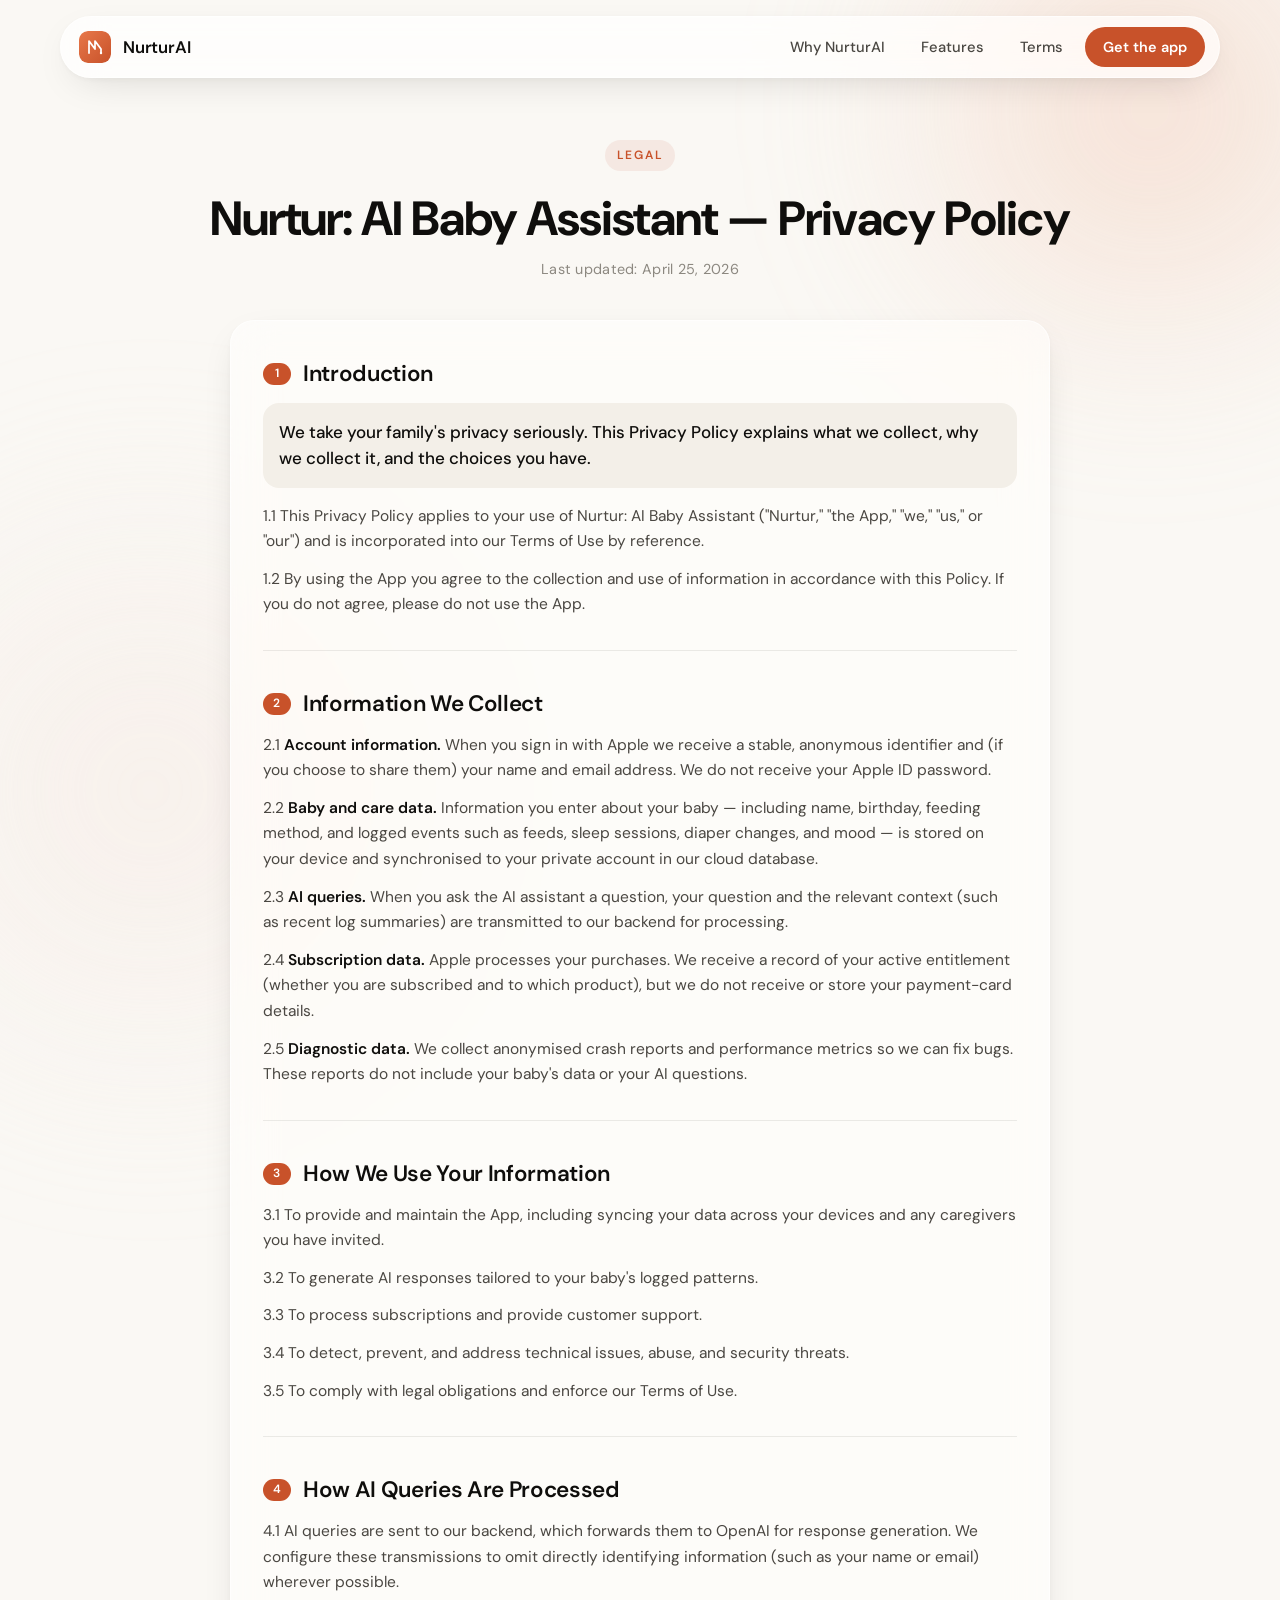
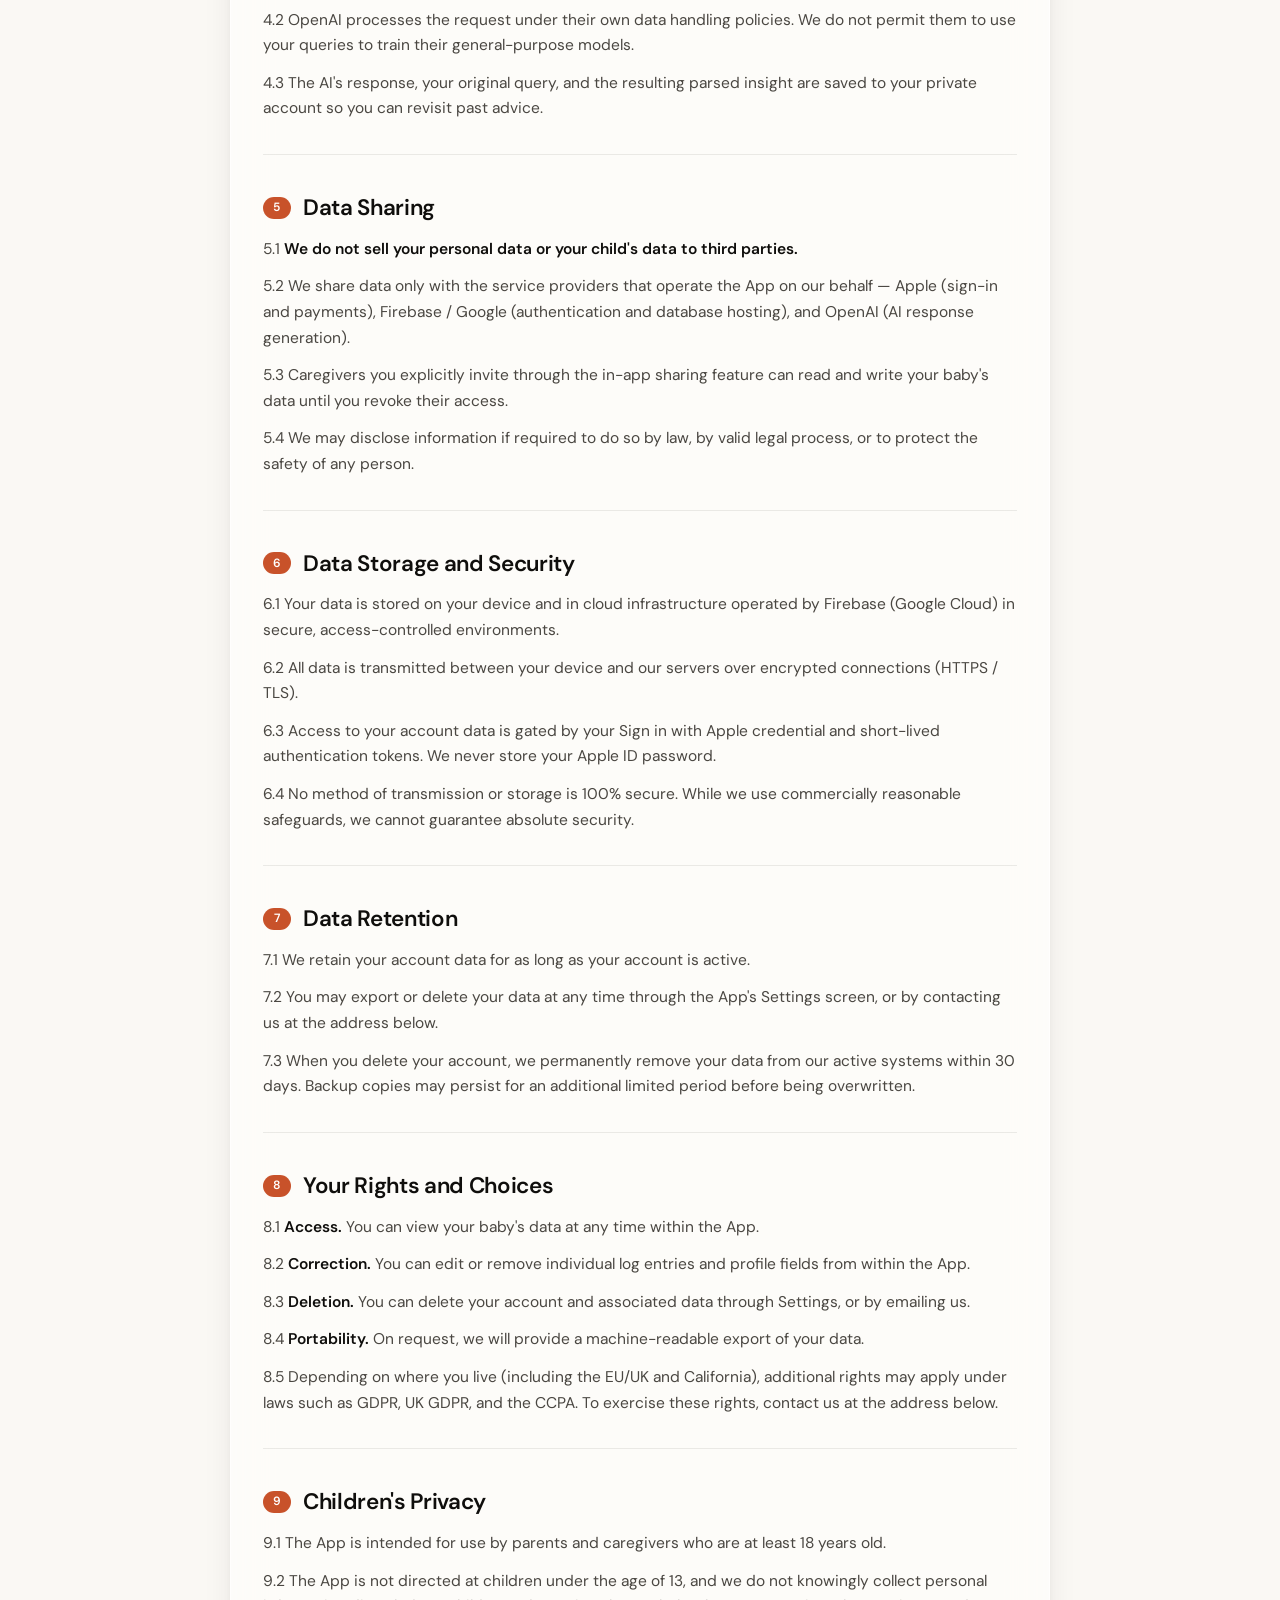
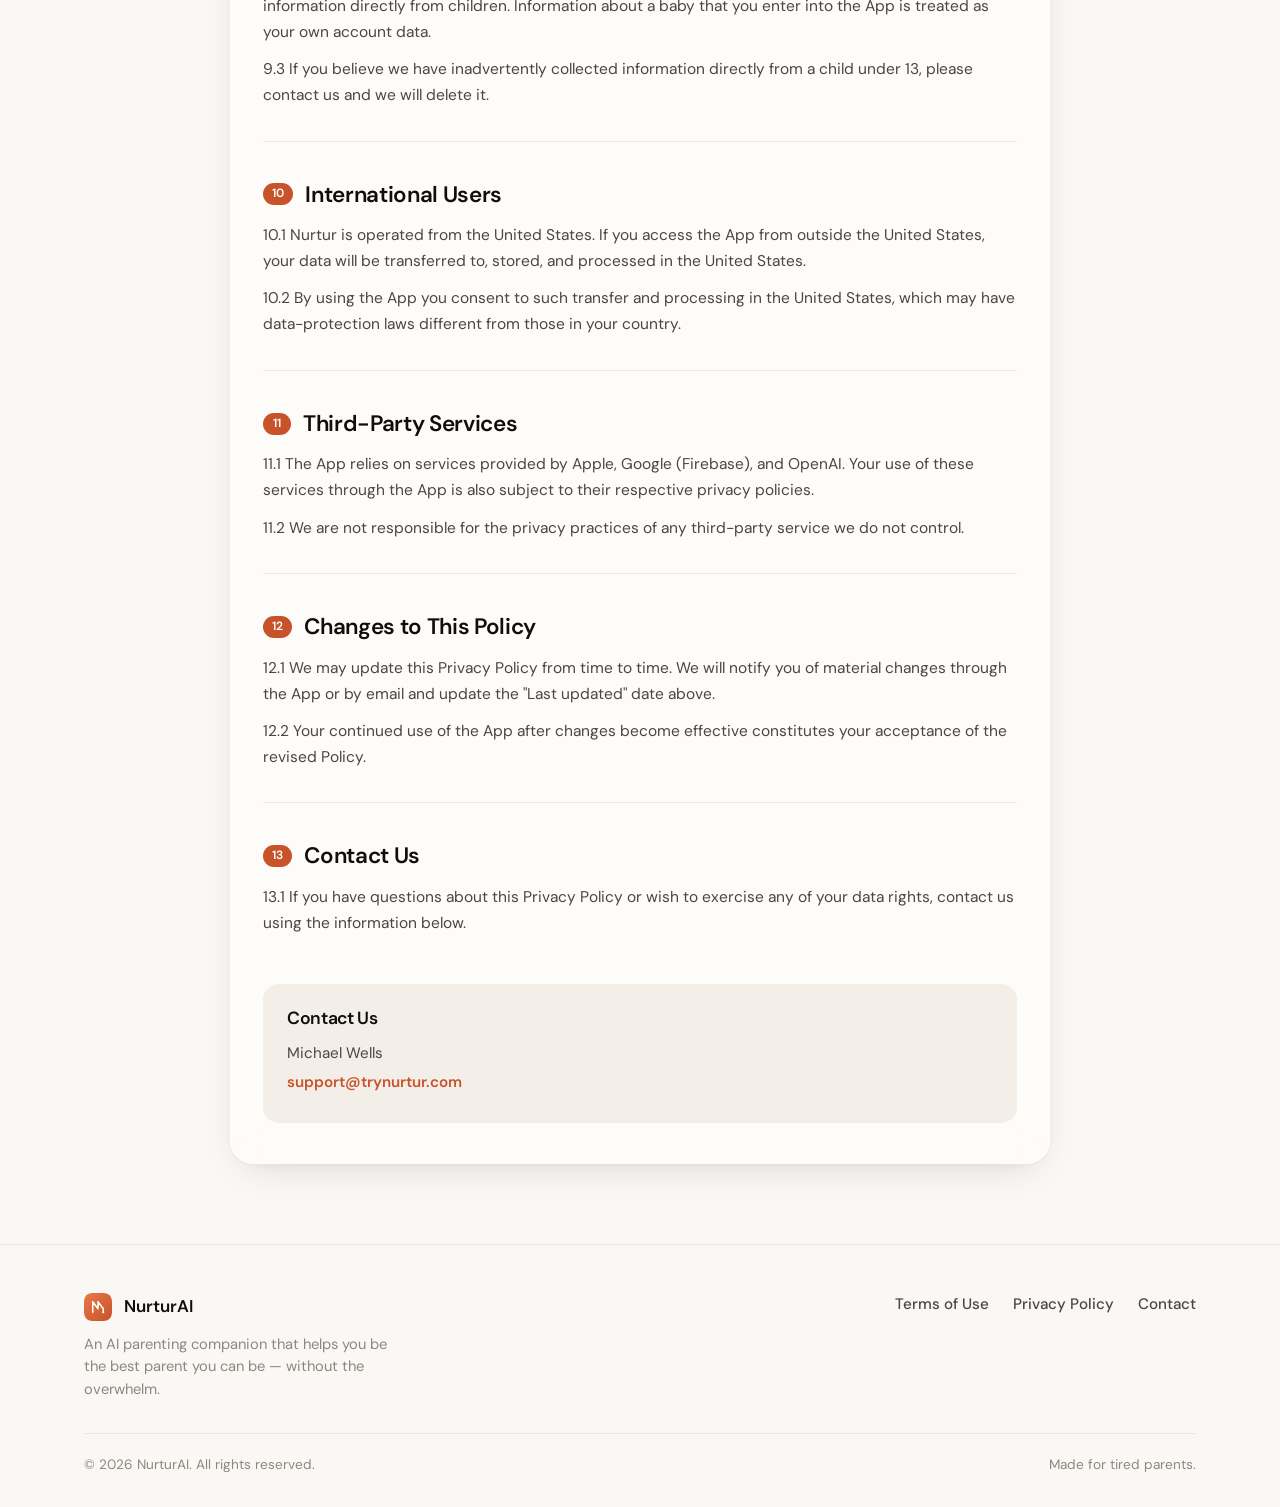
==== public/privacy.html @ d8ecc490 "First commit" ====
<!doctype html>
<html lang="en">
<head>
    <meta charset="utf-8">
    <meta name="viewport" content="width=device-width, initial-scale=1, viewport-fit=cover">
    <meta name="theme-color" content="#FAF8F4">

    <title>Privacy Policy — NurturAI</title>
    <meta name="description" content="Privacy Policy for Nurtur: AI Baby Assistant.">

    <link rel="preconnect" href="https://fonts.googleapis.com">
    <link rel="preconnect" href="https://fonts.gstatic.com" crossorigin>
    <link href="https://fonts.googleapis.com/css2?family=DM+Sans:opsz,wght@9..40,400;9..40,500;9..40,600;9..40,700&display=swap" rel="stylesheet">

    <link rel="icon" type="image/svg+xml" href="assets/images/logo-placeholder.svg">
    <link rel="stylesheet" href="assets/css/styles.css">
</head>
<body>

    <!-- ==================== NAV ==================== -->
    <nav class="nav">
        <div class="nav-inner glass glass-strong">
            <a href="index.html" class="nav-brand">
                <img src="assets/images/logo-placeholder.svg" alt="NurturAI">
                <span>NurturAI</span>
            </a>
            <div class="nav-links">
                <a href="index.html#why" class="nav-link">Why NurturAI</a>
                <a href="index.html#features" class="nav-link">Features</a>
                <a href="terms.html" class="nav-link">Terms</a>
                <a href="index.html#app-store-coming-soon" class="nav-cta">Get the app</a>
            </div>
        </div>
    </nav>

    <!-- ==================== LEGAL HERO ==================== -->
    <header class="legal-hero">
        <div class="container">
            <span class="eyebrow">Legal</span>
            <h1>Nurtur: AI Baby Assistant — Privacy Policy</h1>
            <p class="updated">Last updated: April 25, 2026</p>
        </div>
    </header>

    <!-- ==================== DOCUMENT ==================== -->
    <main class="container">
        <article class="legal-doc glass">

            <h2><span class="num-badge">1</span> Introduction</h2>
            <div class="lead">We take your family's privacy seriously. This Privacy Policy explains what we collect, why we collect it, and the choices you have.</div>
            <p>1.1 This Privacy Policy applies to your use of Nurtur: AI Baby Assistant ("Nurtur," "the App," "we," "us," or "our") and is incorporated into our Terms of Use by reference.</p>
            <p>1.2 By using the App you agree to the collection and use of information in accordance with this Policy. If you do not agree, please do not use the App.</p>

            <hr>

            <h2><span class="num-badge">2</span> Information We Collect</h2>
            <p>2.1 <strong>Account information.</strong> When you sign in with Apple we receive a stable, anonymous identifier and (if you choose to share them) your name and email address. We do not receive your Apple ID password.</p>
            <p>2.2 <strong>Baby and care data.</strong> Information you enter about your baby — including name, birthday, feeding method, and logged events such as feeds, sleep sessions, diaper changes, and mood — is stored on your device and synchronised to your private account in our cloud database.</p>
            <p>2.3 <strong>AI queries.</strong> When you ask the AI assistant a question, your question and the relevant context (such as recent log summaries) are transmitted to our backend for processing.</p>
            <p>2.4 <strong>Subscription data.</strong> Apple processes your purchases. We receive a record of your active entitlement (whether you are subscribed and to which product), but we do not receive or store your payment-card details.</p>
            <p>2.5 <strong>Diagnostic data.</strong> We collect anonymised crash reports and performance metrics so we can fix bugs. These reports do not include your baby's data or your AI questions.</p>

            <hr>

            <h2><span class="num-badge">3</span> How We Use Your Information</h2>
            <p>3.1 To provide and maintain the App, including syncing your data across your devices and any caregivers you have invited.</p>
            <p>3.2 To generate AI responses tailored to your baby's logged patterns.</p>
            <p>3.3 To process subscriptions and provide customer support.</p>
            <p>3.4 To detect, prevent, and address technical issues, abuse, and security threats.</p>
            <p>3.5 To comply with legal obligations and enforce our Terms of Use.</p>

            <hr>

            <h2><span class="num-badge">4</span> How AI Queries Are Processed</h2>
            <p>4.1 AI queries are sent to our backend, which forwards them to OpenAI for response generation. We configure these transmissions to omit directly identifying information (such as your name or email) wherever possible.</p>
            <p>4.2 OpenAI processes the request under their own data handling policies. We do not permit them to use your queries to train their general-purpose models.</p>
            <p>4.3 The AI's response, your original query, and the resulting parsed insight are saved to your private account so you can revisit past advice.</p>

            <hr>

            <h2><span class="num-badge">5</span> Data Sharing</h2>
            <p>5.1 <strong>We do not sell your personal data or your child's data to third parties.</strong></p>
            <p>5.2 We share data only with the service providers that operate the App on our behalf — Apple (sign-in and payments), Firebase / Google (authentication and database hosting), and OpenAI (AI response generation).</p>
            <p>5.3 Caregivers you explicitly invite through the in-app sharing feature can read and write your baby's data until you revoke their access.</p>
            <p>5.4 We may disclose information if required to do so by law, by valid legal process, or to protect the safety of any person.</p>

            <hr>

            <h2><span class="num-badge">6</span> Data Storage and Security</h2>
            <p>6.1 Your data is stored on your device and in cloud infrastructure operated by Firebase (Google Cloud) in secure, access-controlled environments.</p>
            <p>6.2 All data is transmitted between your device and our servers over encrypted connections (HTTPS / TLS).</p>
            <p>6.3 Access to your account data is gated by your Sign in with Apple credential and short-lived authentication tokens. We never store your Apple ID password.</p>
            <p>6.4 No method of transmission or storage is 100% secure. While we use commercially reasonable safeguards, we cannot guarantee absolute security.</p>

            <hr>

            <h2><span class="num-badge">7</span> Data Retention</h2>
            <p>7.1 We retain your account data for as long as your account is active.</p>
            <p>7.2 You may export or delete your data at any time through the App's Settings screen, or by contacting us at the address below.</p>
            <p>7.3 When you delete your account, we permanently remove your data from our active systems within 30 days. Backup copies may persist for an additional limited period before being overwritten.</p>

            <hr>

            <h2><span class="num-badge">8</span> Your Rights and Choices</h2>
            <p>8.1 <strong>Access.</strong> You can view your baby's data at any time within the App.</p>
            <p>8.2 <strong>Correction.</strong> You can edit or remove individual log entries and profile fields from within the App.</p>
            <p>8.3 <strong>Deletion.</strong> You can delete your account and associated data through Settings, or by emailing us.</p>
            <p>8.4 <strong>Portability.</strong> On request, we will provide a machine-readable export of your data.</p>
            <p>8.5 Depending on where you live (including the EU/UK and California), additional rights may apply under laws such as GDPR, UK GDPR, and the CCPA. To exercise these rights, contact us at the address below.</p>

            <hr>

            <h2><span class="num-badge">9</span> Children's Privacy</h2>
            <p>9.1 The App is intended for use by parents and caregivers who are at least 18 years old.</p>
            <p>9.2 The App is not directed at children under the age of 13, and we do not knowingly collect personal information directly from children. Information about a baby that you enter into the App is treated as your own account data.</p>
            <p>9.3 If you believe we have inadvertently collected information directly from a child under 13, please contact us and we will delete it.</p>

            <hr>

            <h2><span class="num-badge">10</span> International Users</h2>
            <p>10.1 Nurtur is operated from the United States. If you access the App from outside the United States, your data will be transferred to, stored, and processed in the United States.</p>
            <p>10.2 By using the App you consent to such transfer and processing in the United States, which may have data-protection laws different from those in your country.</p>

            <hr>

            <h2><span class="num-badge">11</span> Third-Party Services</h2>
            <p>11.1 The App relies on services provided by Apple, Google (Firebase), and OpenAI. Your use of these services through the App is also subject to their respective privacy policies.</p>
            <p>11.2 We are not responsible for the privacy practices of any third-party service we do not control.</p>

            <hr>

            <h2><span class="num-badge">12</span> Changes to This Policy</h2>
            <p>12.1 We may update this Privacy Policy from time to time. We will notify you of material changes through the App or by email and update the "Last updated" date above.</p>
            <p>12.2 Your continued use of the App after changes become effective constitutes your acceptance of the revised Policy.</p>

            <hr>

            <h2><span class="num-badge">13</span> Contact Us</h2>
            <p>13.1 If you have questions about this Privacy Policy or wish to exercise any of your data rights, contact us using the information below.</p>

            <!-- ==================== CONTACT BLOCK ==================== -->
            <div class="contact-block">
                <h3>Contact Us</h3>
                <!-- LEGAL_PLACEHOLDER: confirm contact entity name. Currently using app's existing value. -->
                <p>Michael Wells</p>
                <p class="email"><a href="mailto:support@trynurtur.com" style="color: inherit;">support@trynurtur.com</a></p>
            </div>

        </article>
    </main>

    <!-- ==================== FOOTER ==================== -->
    <footer class="footer">
        <div class="container">
            <div class="footer-inner">
                <div>
                    <div class="footer-brand">
                        <img src="assets/images/logo-placeholder.svg" alt="NurturAI">
                        <span>NurturAI</span>
                    </div>
                    <p class="footer-tagline">An AI parenting companion that helps you be the best parent you can be — without the overwhelm.</p>
                </div>

                <div class="footer-links">
                    <a href="terms.html" class="footer-link">Terms of Use</a>
                    <a href="privacy.html" class="footer-link">Privacy Policy</a>
                    <a href="mailto:support@trynurtur.com" class="footer-link">Contact</a>
                </div>
            </div>

            <div class="footer-bottom">
                <span>&copy; 2026 NurturAI. All rights reserved.</span>
                <span>Made for tired parents.</span>
            </div>
        </div>
    </footer>

</body>
</html>
---- public/assets/css/styles.css ----
/* ===========================================================================
   NurturAI — Marketing Site Styles
   Light theme · DM Sans · Apple "liquid glass"
   Palette mirrors NurturColors (light variants) from the iOS app.
   =========================================================================== */

/* ---------- Tokens ---------- */
:root {
    /* Brand */
    --accent:        #C8522A;
    --accent-hover:  #B0481F;
    --accent-soft:   #F5E8E2;

    /* Surfaces */
    --background:    #FAF8F4;
    --surface:       #FFFFFF;
    --surface-warm:  #F3EFE8;

    /* Text */
    --text-primary:    #0F0E0C;
    --text-secondary:  #4A4742;
    --text-faint:      #8C8880;

    /* Semantic */
    --danger:   #9C2A2A;
    --danger-soft: rgba(156, 42, 42, 0.08);
    --hairline: rgba(15, 14, 12, 0.08);

    /* Glass */
    --glass-bg:        rgba(255, 255, 255, 0.55);
    --glass-bg-strong: rgba(255, 255, 255, 0.72);
    --glass-border:    rgba(255, 255, 255, 0.6);
    --glass-blur:      saturate(180%) blur(22px);
    --glass-shadow:    0 12px 40px -16px rgba(15, 14, 12, 0.18),
                       0 2px 8px -2px rgba(15, 14, 12, 0.06);

    /* Radius */
    --r-sm: 10px;
    --r-md: 16px;
    --r-lg: 24px;
    --r-xl: 32px;
    --r-pill: 999px;

    /* Spacing scale (8pt grid) */
    --s-1: 4px;
    --s-2: 8px;
    --s-3: 12px;
    --s-4: 16px;
    --s-5: 20px;
    --s-6: 24px;
    --s-8: 32px;
    --s-10: 40px;
    --s-12: 48px;
    --s-16: 64px;
    --s-20: 80px;
    --s-24: 96px;

    /* Type */
    --font-sans: 'DM Sans', -apple-system, BlinkMacSystemFont, 'Segoe UI', sans-serif;

    /* Container */
    --max-w: 1160px;
}

/* ---------- Reset ---------- */
*, *::before, *::after { box-sizing: border-box; }
html, body { margin: 0; padding: 0; }
img, svg { display: block; max-width: 100%; height: auto; }
button { font: inherit; cursor: pointer; border: 0; background: none; }
a { color: inherit; text-decoration: none; }

/* ---------- Base ---------- */
html { scroll-behavior: smooth; -webkit-text-size-adjust: 100%; }

body {
    font-family: var(--font-sans);
    font-size: 17px;
    line-height: 1.55;
    color: var(--text-primary);
    background: var(--background);
    -webkit-font-smoothing: antialiased;
    -moz-osx-font-smoothing: grayscale;
    overflow-x: hidden;
}

/* Soft warm gradient blobs anchored to body — establishes the depth that
   the glass surfaces need something to refract. */
body::before,
body::after {
    content: "";
    position: fixed;
    z-index: -1;
    pointer-events: none;
    border-radius: 50%;
    filter: blur(80px);
    opacity: 0.55;
}
body::before {
    top: -200px;
    right: -180px;
    width: 620px;
    height: 620px;
    background: radial-gradient(circle, #F2C9B5 0%, rgba(242, 201, 181, 0) 70%);
}
body::after {
    bottom: -240px;
    left: -200px;
    width: 700px;
    height: 700px;
    background: radial-gradient(circle, #F5E8E2 0%, rgba(245, 232, 226, 0) 70%);
}

.container {
    width: 100%;
    max-width: var(--max-w);
    margin: 0 auto;
    padding: 0 var(--s-6);
}

/* ---------- Typography ---------- */
h1, h2, h3, h4 {
    margin: 0;
    color: var(--text-primary);
    letter-spacing: -0.02em;
    font-weight: 700;
    line-height: 1.15;
}
h1 { font-size: clamp(2.4rem, 5.4vw, 4rem); }
h2 { font-size: clamp(1.9rem, 3.8vw, 2.75rem); }
h3 { font-size: 1.375rem; font-weight: 600; }
h4 { font-size: 1.125rem; font-weight: 600; letter-spacing: -0.01em; }
p  { margin: 0; color: var(--text-secondary); }

.eyebrow {
    display: inline-block;
    font-size: 12px;
    font-weight: 600;
    letter-spacing: 0.14em;
    text-transform: uppercase;
    color: var(--accent);
    background: var(--accent-soft);
    padding: 6px 12px;
    border-radius: var(--r-pill);
    margin-bottom: var(--s-5);
}

/* ---------- Glass primitive ---------- */
.glass {
    background: var(--glass-bg);
    backdrop-filter: var(--glass-blur);
    -webkit-backdrop-filter: var(--glass-blur);
    border: 1px solid var(--glass-border);
    box-shadow: var(--glass-shadow);
    border-radius: var(--r-lg);
}
.glass-strong {
    background: var(--glass-bg-strong);
}

/* ---------- Buttons ---------- */
.btn {
    display: inline-flex;
    align-items: center;
    justify-content: center;
    gap: var(--s-2);
    padding: 14px 22px;
    border-radius: var(--r-pill);
    font-weight: 600;
    font-size: 0.975rem;
    letter-spacing: -0.005em;
    transition: transform 0.15s ease, box-shadow 0.2s ease, background 0.2s ease;
    white-space: nowrap;
}
.btn-primary {
    background: var(--accent);
    color: #fff;
    box-shadow: 0 8px 22px -8px rgba(200, 82, 42, 0.55);
}
.btn-primary:hover {
    background: var(--accent-hover);
    transform: translateY(-1px);
    box-shadow: 0 12px 28px -10px rgba(200, 82, 42, 0.6);
}
.btn-secondary {
    background: var(--glass-bg-strong);
    backdrop-filter: var(--glass-blur);
    -webkit-backdrop-filter: var(--glass-blur);
    color: var(--text-primary);
    border: 1px solid var(--hairline);
}
.btn-secondary:hover {
    background: #fff;
    transform: translateY(-1px);
}

/* ---------- App Store badge (placeholder) ---------- */
.appstore-badge {
    display: inline-flex;
    align-items: center;
    gap: var(--s-3);
    padding: 12px 22px 12px 18px;
    border-radius: var(--r-md);
    background: var(--text-primary);
    color: #fff;
    transition: transform 0.15s ease, box-shadow 0.2s ease;
    box-shadow: 0 8px 24px -10px rgba(15, 14, 12, 0.4);
}
.appstore-badge:hover {
    transform: translateY(-1px);
    box-shadow: 0 14px 30px -12px rgba(15, 14, 12, 0.5);
}
.appstore-badge .apple-mark {
    width: 28px;
    height: 28px;
    flex-shrink: 0;
}
.appstore-badge .label {
    display: flex;
    flex-direction: column;
    line-height: 1.1;
    text-align: left;
}
.appstore-badge .label small {
    font-size: 10px;
    font-weight: 400;
    letter-spacing: 0.04em;
    opacity: 0.85;
}
.appstore-badge .label strong {
    font-size: 18px;
    font-weight: 600;
    letter-spacing: -0.01em;
}

/* ---------- Top nav ---------- */
.nav {
    position: fixed;
    top: 16px;
    left: 50%;
    transform: translateX(-50%);
    z-index: 50;
    width: calc(100% - 32px);
    max-width: var(--max-w);
}
.nav-inner {
    display: flex;
    align-items: center;
    justify-content: space-between;
    padding: 10px 14px 10px 18px;
    border-radius: var(--r-pill);
}
.nav-brand {
    display: flex;
    align-items: center;
    gap: var(--s-3);
    font-weight: 600;
    color: var(--text-primary);
    font-size: 1.05rem;
    letter-spacing: -0.01em;
}
.nav-brand img {
    width: 32px;
    height: 32px;
    border-radius: 9px;
}
.nav-links {
    display: flex;
    align-items: center;
    gap: var(--s-2);
}
.nav-link {
    padding: 8px 14px;
    border-radius: var(--r-pill);
    font-size: 0.92rem;
    font-weight: 500;
    color: var(--text-secondary);
    transition: color 0.15s ease, background 0.15s ease;
}
.nav-link:hover {
    color: var(--text-primary);
    background: rgba(15, 14, 12, 0.04);
}
.nav-cta {
    padding: 9px 18px;
    border-radius: var(--r-pill);
    background: var(--accent);
    color: #fff;
    font-size: 0.9rem;
    font-weight: 600;
    transition: background 0.15s ease, transform 0.15s ease;
}
.nav-cta:hover {
    background: var(--accent-hover);
    transform: translateY(-1px);
}

/* ---------- Hero ---------- */
.hero {
    padding: 160px 0 var(--s-20);
    position: relative;
}
.hero-grid {
    display: grid;
    grid-template-columns: 1.1fr 0.9fr;
    gap: var(--s-12);
    align-items: center;
}
.hero-copy h1 {
    margin-bottom: var(--s-5);
}
.hero-copy h1 .accent {
    color: var(--accent);
    background: linear-gradient(135deg, var(--accent) 0%, #E8784A 100%);
    -webkit-background-clip: text;
    background-clip: text;
    -webkit-text-fill-color: transparent;
}
.hero-sub {
    font-size: 1.18rem;
    color: var(--text-secondary);
    max-width: 560px;
    margin-bottom: var(--s-8);
    line-height: 1.55;
}
.hero-actions {
    display: flex;
    flex-wrap: wrap;
    align-items: center;
    gap: var(--s-4);
    margin-bottom: var(--s-6);
}
.hero-meta {
    display: flex;
    align-items: center;
    gap: var(--s-3);
    color: var(--text-faint);
    font-size: 0.9rem;
}
.hero-meta .dot {
    width: 6px;
    height: 6px;
    border-radius: 50%;
    background: var(--accent);
    box-shadow: 0 0 0 4px rgba(200, 82, 42, 0.18);
}

/* Hero visual: phone mockup placeholder. Pure CSS so it's never empty. */
.hero-visual {
    position: relative;
    display: flex;
    justify-content: center;
    align-items: center;
    min-height: 580px;
}
.phone-frame {
    position: relative;
    width: 300px;
    height: 600px;
    border-radius: 50px;
    background: linear-gradient(160deg, #2A2725 0%, #0F0E0C 100%);
    padding: 12px;
    box-shadow:
        0 60px 80px -30px rgba(15, 14, 12, 0.45),
        0 30px 60px -20px rgba(200, 82, 42, 0.25),
        inset 0 0 0 1px rgba(255, 255, 255, 0.06);
}
.phone-screen {
    width: 100%;
    height: 100%;
    border-radius: 38px;
    background: var(--background);
    overflow: hidden;
    position: relative;
    display: flex;
    flex-direction: column;
}
.phone-notch {
    position: absolute;
    top: 8px;
    left: 50%;
    transform: translateX(-50%);
    width: 100px;
    height: 26px;
    background: #0F0E0C;
    border-radius: 14px;
    z-index: 2;
}
.phone-content {
    padding: 50px 18px 20px;
    height: 100%;
    display: flex;
    flex-direction: column;
    gap: 14px;
}
.phone-content .ph-greeting {
    font-size: 13px;
    color: var(--text-faint);
    margin-top: 8px;
}
.phone-content .ph-title {
    font-size: 22px;
    font-weight: 700;
    color: var(--text-primary);
    margin-bottom: 4px;
    letter-spacing: -0.02em;
}
.phone-content .ph-card {
    background: var(--surface);
    border: 1px solid var(--hairline);
    border-radius: 16px;
    padding: 14px;
}
.phone-content .ph-card-row {
    display: flex;
    align-items: center;
    gap: 10px;
}
.phone-content .ph-icon {
    width: 36px;
    height: 36px;
    border-radius: 10px;
    background: var(--accent-soft);
    display: flex;
    align-items: center;
    justify-content: center;
    font-size: 17px;
}
.phone-content .ph-meta-label {
    font-size: 11px;
    color: var(--text-faint);
    text-transform: uppercase;
    letter-spacing: 0.05em;
}
.phone-content .ph-meta-value {
    font-size: 15px;
    color: var(--text-primary);
    font-weight: 600;
}
.phone-content .ph-ai {
    background: linear-gradient(135deg, var(--accent-soft) 0%, #FCEFE8 100%);
    border: 1px solid rgba(200, 82, 42, 0.18);
    border-radius: 16px;
    padding: 14px;
    margin-top: auto;
}
.phone-content .ph-ai-label {
    display: flex;
    align-items: center;
    gap: 6px;
    font-size: 11px;
    color: var(--accent);
    font-weight: 700;
    text-transform: uppercase;
    letter-spacing: 0.06em;
    margin-bottom: 6px;
}
.phone-content .ph-ai-text {
    font-size: 13px;
    line-height: 1.45;
    color: var(--text-primary);
}

/* Floating glass chips around the phone */
.float-chip {
    position: absolute;
    padding: 12px 16px;
    border-radius: var(--r-pill);
    font-size: 0.85rem;
    font-weight: 500;
    color: var(--text-primary);
    display: flex;
    align-items: center;
    gap: var(--s-2);
}
.float-chip-1 { top: 12%;  left: 4%;  animation: float1 7s ease-in-out infinite; }
.float-chip-2 { top: 38%;  right: 0%; animation: float2 8s ease-in-out infinite; }
.float-chip-3 { bottom: 14%; left: 0%; animation: float3 9s ease-in-out infinite; }

.float-chip .icon {
    width: 22px;
    height: 22px;
    border-radius: 7px;
    background: var(--accent-soft);
    color: var(--accent);
    display: flex;
    align-items: center;
    justify-content: center;
    font-size: 12px;
}

@keyframes float1 { 0%, 100% { transform: translateY(0); } 50% { transform: translateY(-12px); } }
@keyframes float2 { 0%, 100% { transform: translateY(0); } 50% { transform: translateY(10px); } }
@keyframes float3 { 0%, 100% { transform: translateY(0); } 50% { transform: translateY(-8px); } }

/* ---------- Section base ---------- */
.section {
    padding: var(--s-20) 0;
}
.section-head {
    text-align: center;
    max-width: 720px;
    margin: 0 auto var(--s-12);
}
.section-head p {
    margin-top: var(--s-4);
    font-size: 1.1rem;
}

/* ---------- Why NurturAI (3-card contrast) ---------- */
.why-grid {
    display: grid;
    grid-template-columns: repeat(3, 1fr);
    gap: var(--s-5);
}
.why-card {
    padding: var(--s-8);
    text-align: left;
    transition: transform 0.25s ease, box-shadow 0.25s ease;
}
.why-card:hover {
    transform: translateY(-4px);
    box-shadow: 0 22px 50px -20px rgba(15, 14, 12, 0.22),
                0 4px 12px -4px rgba(15, 14, 12, 0.08);
}
.why-card .pill-icon {
    width: 52px;
    height: 52px;
    border-radius: 14px;
    background: var(--accent-soft);
    color: var(--accent);
    display: flex;
    align-items: center;
    justify-content: center;
    font-size: 22px;
    margin-bottom: var(--s-5);
}
.why-card h3 { margin-bottom: var(--s-2); }
.why-card p { font-size: 0.98rem; }

/* ---------- Features (showcase rows) ---------- */
.features {
    display: flex;
    flex-direction: column;
    gap: var(--s-12);
}
.feature-row {
    display: grid;
    grid-template-columns: 1fr 1fr;
    gap: var(--s-12);
    align-items: center;
}
.feature-row.reverse { direction: rtl; }
.feature-row.reverse > * { direction: ltr; }

.feature-copy .eyebrow { margin-bottom: var(--s-3); }
.feature-copy h3 {
    font-size: clamp(1.6rem, 2.6vw, 2rem);
    font-weight: 700;
    margin-bottom: var(--s-4);
    letter-spacing: -0.02em;
}
.feature-copy p {
    font-size: 1.05rem;
    margin-bottom: var(--s-5);
}
.feature-bullets {
    list-style: none;
    margin: 0;
    padding: 0;
    display: flex;
    flex-direction: column;
    gap: var(--s-3);
}
.feature-bullets li {
    display: flex;
    align-items: flex-start;
    gap: var(--s-3);
    color: var(--text-secondary);
    font-size: 0.97rem;
}
.feature-bullets .check {
    flex-shrink: 0;
    width: 22px;
    height: 22px;
    border-radius: 50%;
    background: var(--accent-soft);
    color: var(--accent);
    display: flex;
    align-items: center;
    justify-content: center;
    font-size: 12px;
    margin-top: 2px;
}

/* Screenshot placeholder frame (shared across feature rows) */
.shot-frame {
    position: relative;
    border-radius: var(--r-xl);
    padding: var(--s-3);
    background: linear-gradient(160deg, rgba(255, 255, 255, 0.7) 0%, rgba(243, 239, 232, 0.5) 100%);
    backdrop-filter: var(--glass-blur);
    -webkit-backdrop-filter: var(--glass-blur);
    border: 1px solid var(--glass-border);
    box-shadow: var(--glass-shadow);
}
.shot-frame img,
.shot-frame .shot-placeholder {
    width: 100%;
    aspect-ratio: 4 / 3;
    border-radius: var(--r-lg);
    object-fit: cover;
    display: block;
}
.shot-placeholder {
    background:
        repeating-linear-gradient(
            45deg,
            rgba(200, 82, 42, 0.04),
            rgba(200, 82, 42, 0.04) 12px,
            rgba(200, 82, 42, 0.08) 12px,
            rgba(200, 82, 42, 0.08) 24px
        ),
        var(--surface-warm);
    display: flex;
    align-items: center;
    justify-content: center;
    color: var(--text-faint);
    font-size: 0.95rem;
    font-weight: 500;
    letter-spacing: 0.02em;
    border: 1px dashed rgba(200, 82, 42, 0.35);
}

/* ---------- How it works ---------- */
.steps-grid {
    display: grid;
    grid-template-columns: repeat(3, 1fr);
    gap: var(--s-5);
    counter-reset: step;
}
.step-card {
    padding: var(--s-8) var(--s-6) var(--s-6);
    position: relative;
}
.step-card .step-num {
    counter-increment: step;
    display: inline-flex;
    align-items: center;
    justify-content: center;
    width: 38px;
    height: 38px;
    border-radius: 50%;
    background: var(--accent);
    color: #fff;
    font-weight: 700;
    margin-bottom: var(--s-4);
    box-shadow: 0 6px 16px -6px rgba(200, 82, 42, 0.55);
}
.step-card .step-num::before { content: counter(step); }
.step-card h4 { margin-bottom: var(--s-2); }
.step-card p { font-size: 0.97rem; }

/* ---------- CTA strip ---------- */
.cta-strip {
    margin: var(--s-12) 0 var(--s-20);
    padding: var(--s-12) var(--s-8);
    text-align: center;
    border-radius: var(--r-xl);
    background:
        radial-gradient(circle at 20% 20%, rgba(200, 82, 42, 0.12) 0%, transparent 60%),
        radial-gradient(circle at 80% 80%, rgba(245, 232, 226, 0.6) 0%, transparent 60%),
        var(--glass-bg-strong);
    backdrop-filter: var(--glass-blur);
    -webkit-backdrop-filter: var(--glass-blur);
    border: 1px solid var(--glass-border);
    box-shadow: var(--glass-shadow);
}
.cta-strip h2 { margin-bottom: var(--s-3); }
.cta-strip p {
    font-size: 1.1rem;
    margin: 0 auto var(--s-6);
    max-width: 540px;
}

/* ---------- Footer ---------- */
.footer {
    padding: var(--s-12) 0 var(--s-8);
    border-top: 1px solid var(--hairline);
    margin-top: var(--s-12);
}
.footer-inner {
    display: flex;
    justify-content: space-between;
    align-items: flex-start;
    gap: var(--s-8);
    flex-wrap: wrap;
}
.footer-brand {
    display: flex;
    align-items: center;
    gap: var(--s-3);
    margin-bottom: var(--s-3);
    font-weight: 600;
    color: var(--text-primary);
}
.footer-brand img {
    width: 28px;
    height: 28px;
    border-radius: 8px;
}
.footer-tagline {
    font-size: 0.92rem;
    color: var(--text-faint);
    max-width: 320px;
}
.footer-links {
    display: flex;
    gap: var(--s-6);
    flex-wrap: wrap;
}
.footer-link {
    color: var(--text-secondary);
    font-size: 0.95rem;
    font-weight: 500;
    transition: color 0.15s ease;
}
.footer-link:hover { color: var(--accent); }

.footer-bottom {
    margin-top: var(--s-8);
    padding-top: var(--s-5);
    border-top: 1px solid var(--hairline);
    font-size: 0.85rem;
    color: var(--text-faint);
    display: flex;
    justify-content: space-between;
    flex-wrap: wrap;
    gap: var(--s-3);
}

/* ===========================================================================
   LEGAL PAGES (terms.html, privacy.html)
   =========================================================================== */

.legal-hero {
    padding: 140px 0 var(--s-10);
    text-align: center;
}
.legal-hero h1 {
    font-size: clamp(2rem, 4.4vw, 3rem);
    margin-bottom: var(--s-3);
}
.legal-hero .updated {
    font-size: 0.9rem;
    color: var(--text-faint);
    letter-spacing: 0.02em;
}

.legal-doc {
    max-width: 820px;
    margin: 0 auto var(--s-20);
    padding: var(--s-10) var(--s-8);
}
.legal-doc h2 {
    display: flex;
    align-items: center;
    gap: var(--s-3);
    font-size: 1.4rem;
    font-weight: 600;
    margin: var(--s-10) 0 var(--s-4);
    letter-spacing: -0.015em;
}
.legal-doc h2:first-child { margin-top: 0; }
.legal-doc .num-badge {
    display: inline-flex;
    align-items: center;
    justify-content: center;
    min-width: 28px;
    height: 22px;
    padding: 0 9px;
    border-radius: var(--r-pill);
    background: var(--accent);
    color: #fff;
    font-size: 12px;
    font-weight: 600;
    flex-shrink: 0;
    letter-spacing: 0.02em;
}
.legal-doc p {
    margin-bottom: var(--s-3);
    color: var(--text-secondary);
    font-size: 0.97rem;
    line-height: 1.65;
}
.legal-doc p strong, .legal-doc strong { color: var(--text-primary); font-weight: 600; }
.legal-doc hr {
    margin: var(--s-8) 0;
    border: 0;
    border-top: 1px solid var(--hairline);
}

.legal-doc .lead {
    padding: var(--s-4);
    border-radius: var(--r-md);
    background: var(--surface-warm);
    color: var(--text-primary);
    font-weight: 500;
    margin-bottom: var(--s-4);
}
.legal-doc .lead.critical {
    background: var(--danger-soft);
    border: 1px solid rgba(156, 42, 42, 0.35);
    color: var(--danger);
    display: flex;
    align-items: flex-start;
    gap: var(--s-3);
}
.legal-doc .lead.critical .warn-icon {
    flex-shrink: 0;
    font-size: 18px;
}

.legal-doc .privacy-link {
    display: flex;
    align-items: center;
    gap: var(--s-2);
    padding: var(--s-4);
    margin: var(--s-4) 0;
    border-radius: var(--r-md);
    background: var(--accent-soft);
    border: 1px solid rgba(200, 82, 42, 0.25);
    color: var(--accent);
    font-weight: 600;
    transition: transform 0.15s ease;
}
.legal-doc .privacy-link:hover {
    transform: translateY(-1px);
}
.legal-doc .privacy-link .arrow { margin-left: auto; }

.contact-block {
    margin-top: var(--s-12);
    padding: var(--s-6);
    border-radius: var(--r-md);
    background: var(--surface-warm);
}
.contact-block h3 {
    margin-bottom: var(--s-3);
    font-size: 1.1rem;
    font-weight: 600;
}
.contact-block p {
    font-size: 0.95rem;
    margin-bottom: var(--s-1);
    color: var(--text-secondary);
}
.contact-block .email {
    color: var(--accent);
    font-weight: 600;
}

/* ===========================================================================
   RESPONSIVE
   =========================================================================== */
@media (max-width: 920px) {
    .hero { padding: 130px 0 var(--s-12); }
    .hero-grid { grid-template-columns: 1fr; gap: var(--s-10); }
    .hero-visual { min-height: 540px; }
    .why-grid { grid-template-columns: 1fr; }
    .feature-row { grid-template-columns: 1fr; gap: var(--s-6); }
    .feature-row.reverse { direction: ltr; }
    .steps-grid { grid-template-columns: 1fr; }
    .nav-link { display: none; }
    .nav-cta { padding: 8px 14px; }
    .section { padding: var(--s-12) 0; }
    .legal-doc { padding: var(--s-6) var(--s-5); }
}

@media (max-width: 520px) {
    .hero-actions { flex-direction: column; align-items: stretch; }
    .hero-actions .appstore-badge,
    .hero-actions .btn { width: 100%; }
    .float-chip { display: none; }
    .footer-inner { flex-direction: column; gap: var(--s-5); }
    .legal-doc h2 { font-size: 1.2rem; }
}

/* Reduced motion */
@media (prefers-reduced-motion: reduce) {
    .float-chip { animation: none; }
    * { transition: none !important; }
    html { scroll-behavior: auto; }
}
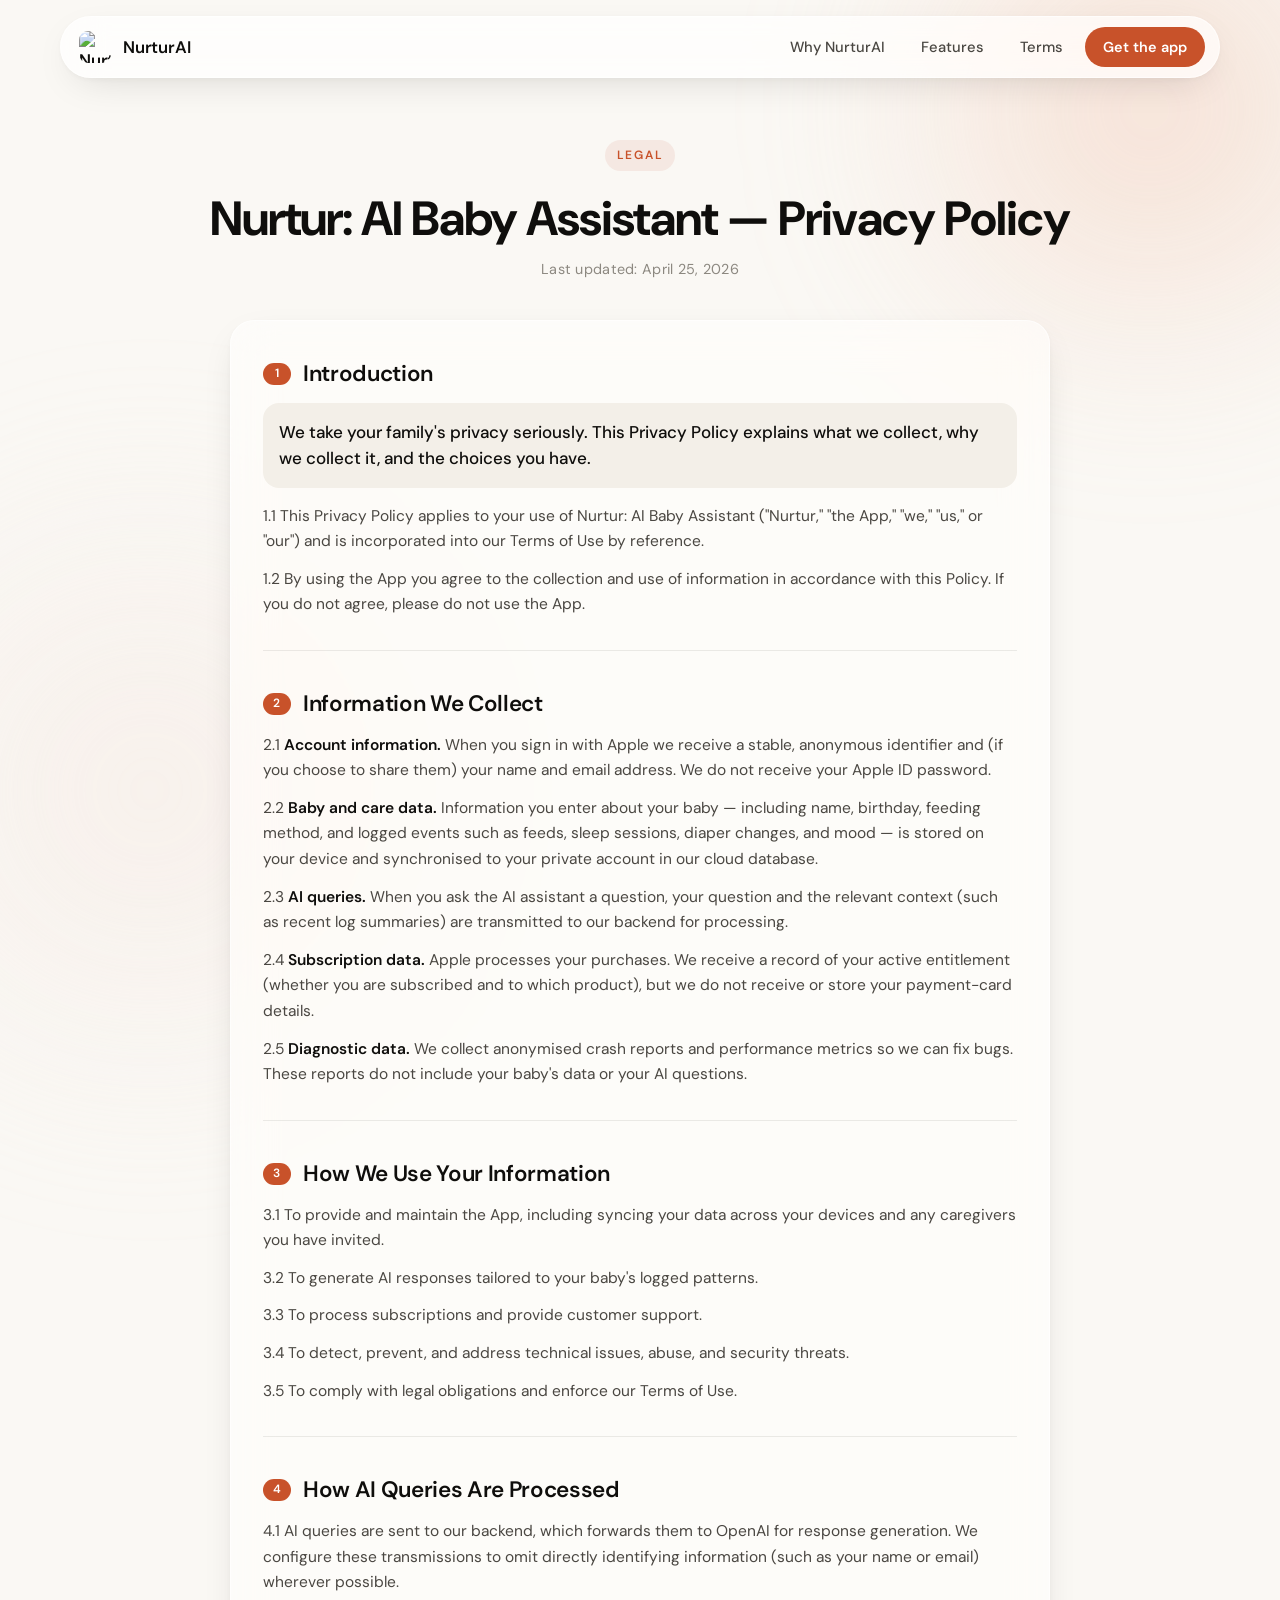
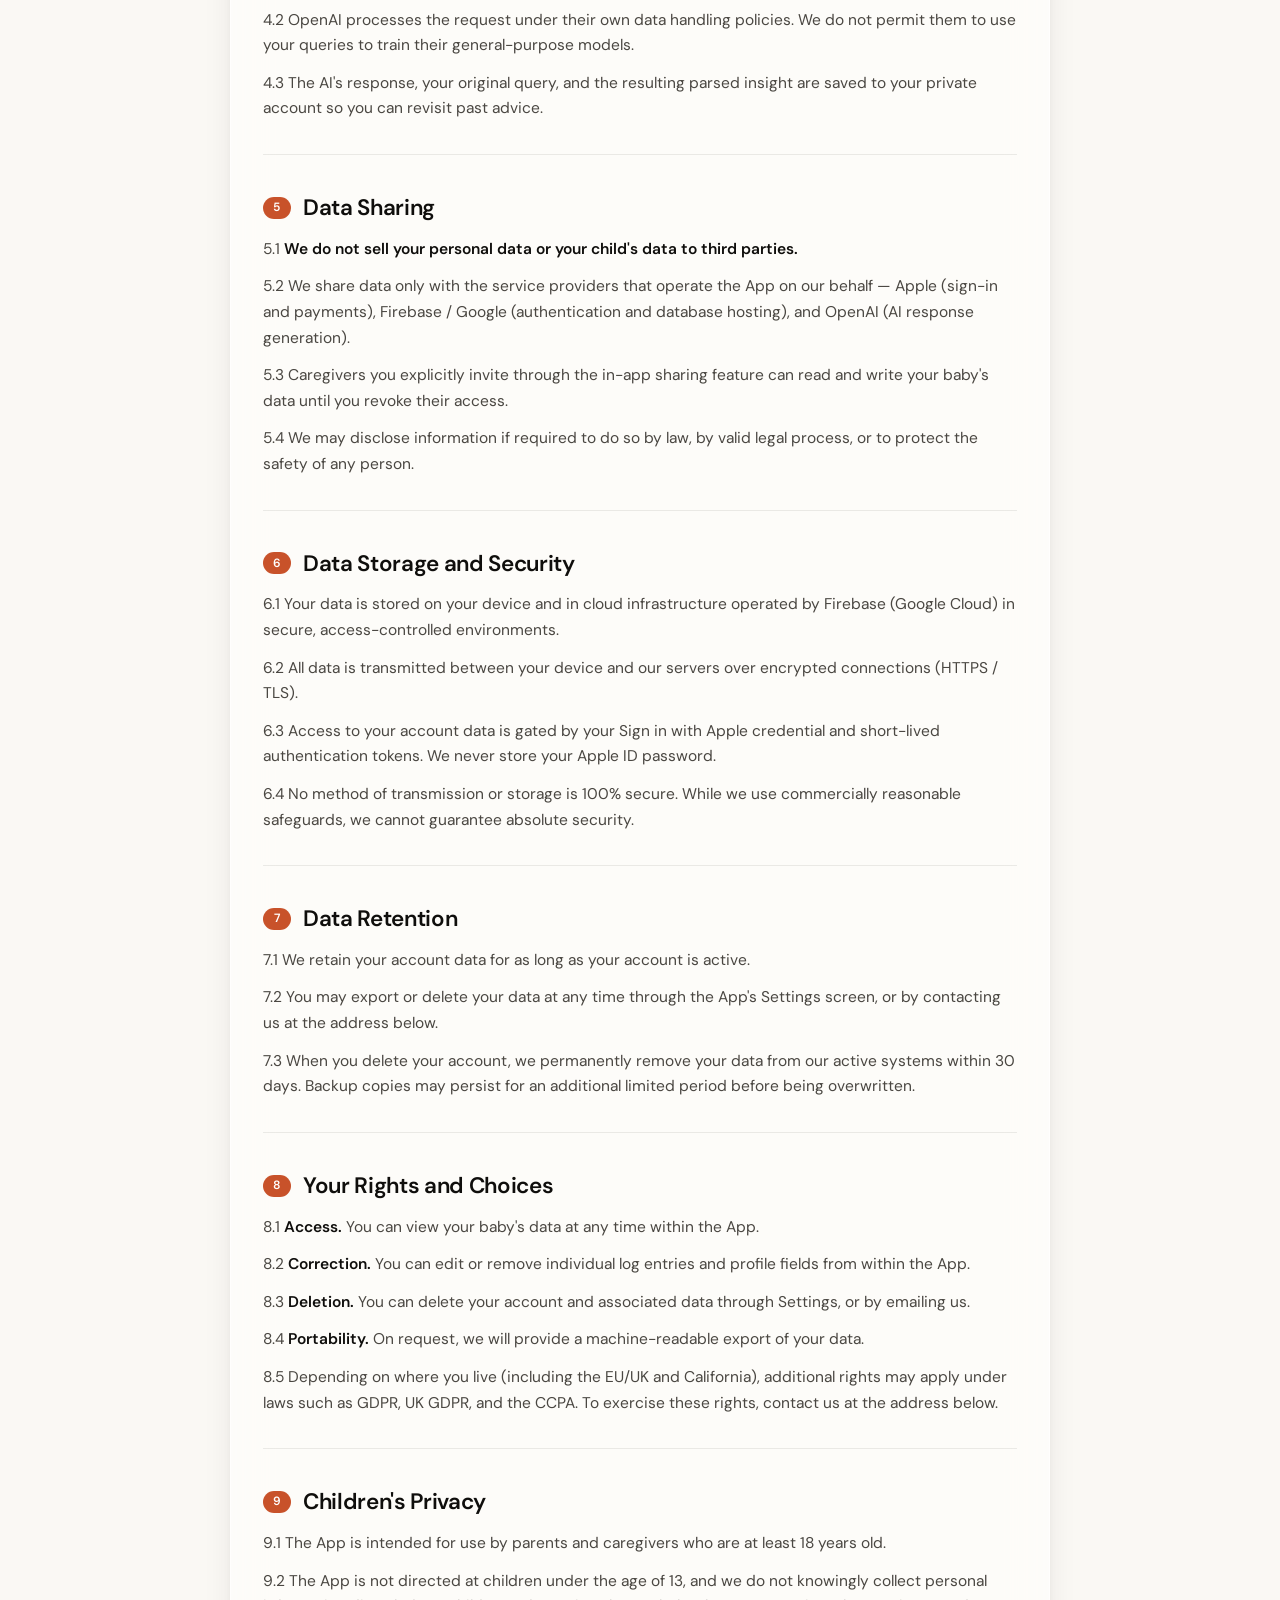
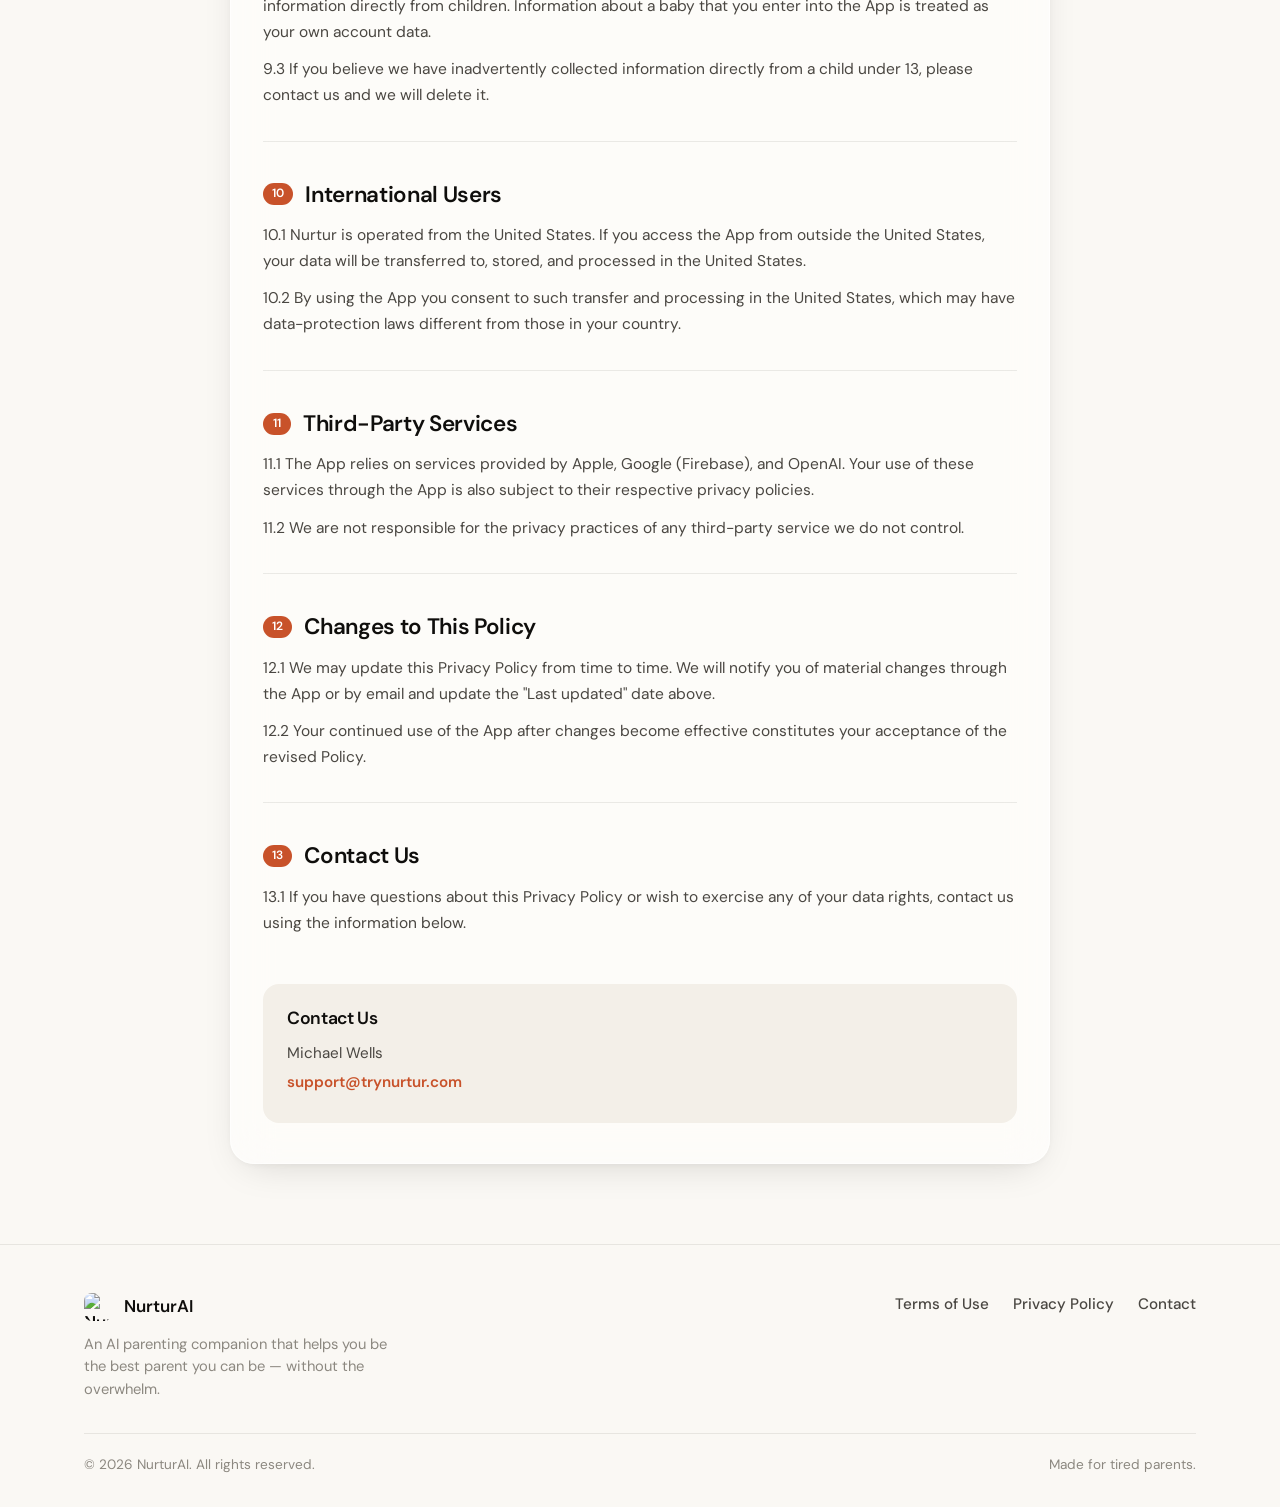
==== commit 9d18432a: "Added valuable screenshots to website" ====
--- a/public/privacy.html
+++ b/public/privacy.html
@@ -175,5 +175,6 @@
         </div>
     </footer>
 
+    <script type="module" src="assets/js/firebase-init.js"></script>
 </body>
 </html>
--- a/public/assets/css/styles.css
+++ b/public/assets/css/styles.css
@@ -592,11 +592,16 @@
     margin-top: 2px;
 }
 
-/* Screenshot placeholder frame (shared across feature rows) */
+/* Screenshot placeholder frame (shared across feature rows).
+   Sized for portrait phone screenshots at 1206 × 2622 (iPhone Pro Max).
+   Capped at 320px wide so the resulting ~700px height stays balanced
+   against the copy column and rows don't get visually dominated. */
 .shot-frame {
     position: relative;
-    border-radius: var(--r-xl);
-    padding: var(--s-3);
+    border-radius: 44px;
+    padding: 10px;
+    max-width: 320px;
+    margin: 0 auto;
     background: linear-gradient(160deg, rgba(255, 255, 255, 0.7) 0%, rgba(243, 239, 232, 0.5) 100%);
     backdrop-filter: var(--glass-blur);
     -webkit-backdrop-filter: var(--glass-blur);
@@ -606,8 +611,8 @@
 .shot-frame img,
 .shot-frame .shot-placeholder {
     width: 100%;
-    aspect-ratio: 4 / 3;
-    border-radius: var(--r-lg);
+    aspect-ratio: 1206 / 2622;
+    border-radius: 36px;
     object-fit: cover;
     display: block;
 }
@@ -624,8 +629,10 @@
     display: flex;
     align-items: center;
     justify-content: center;
+    text-align: center;
+    padding: 0 var(--s-4);
     color: var(--text-faint);
-    font-size: 0.95rem;
+    font-size: 0.9rem;
     font-weight: 500;
     letter-spacing: 0.02em;
     border: 1px dashed rgba(200, 82, 42, 0.35);
